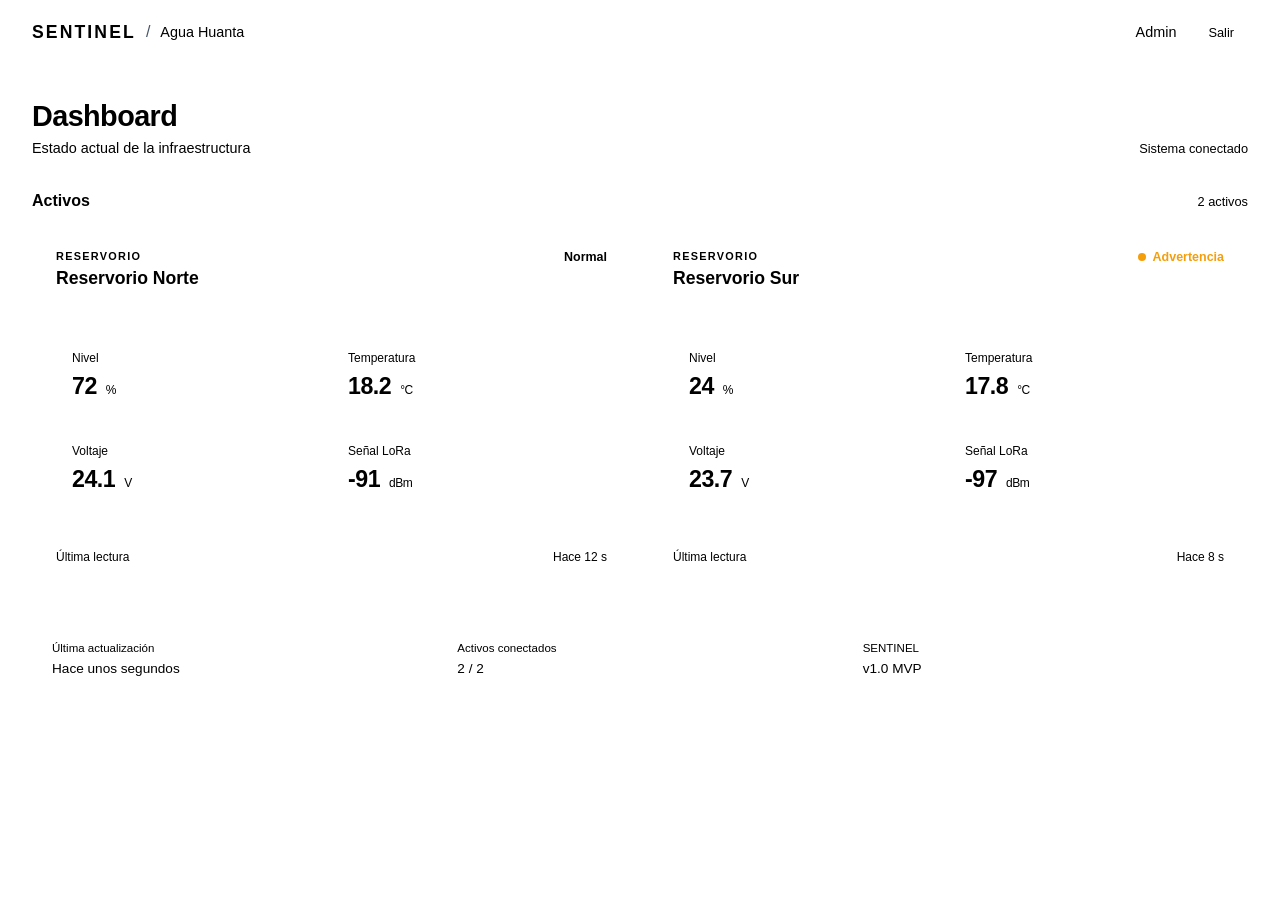
==== dashboard.html @ 7815b0a9 "Add files via upload" ====
<!DOCTYPE html>
<html lang="es">

<head>

    <meta charset="UTF-8">

    <meta
        name="viewport"
        content="width=device-width, initial-scale=1.0"
    >

    <title>SENTINEL | Dashboard</title>

    <meta
        name="description"
        content="SENTINEL - Dashboard de supervisión de infraestructura."
    >

    <link rel="stylesheet" href="css/style.css">

</head>


<body class="dashboard-body">


    <!-- =====================================
         HEADER
         ===================================== -->

    <header class="dashboard-header">

        <div class="header-brand">

            <span class="brand-name">
                SENTINEL
            </span>

            <span class="brand-separator">
                /
            </span>

            <span class="company-name">
                Agua Huanta
            </span>

        </div>


        <div class="header-user">

            <span class="user-name">
                Admin
            </span>

            <button
                id="logout-button"
                class="logout-button"
                type="button"
            >
                Salir
            </button>

        </div>

    </header>



    <!-- =====================================
         MAIN
         ===================================== -->

    <main class="dashboard-container">


        <!-- TÍTULO -->

        <section class="dashboard-title">

            <div>

                <h1>
                    Dashboard
                </h1>

                <p>
                    Estado actual de la infraestructura
                </p>

            </div>


            <div class="connection-status">

                <span class="status-dot"></span>

                <span>
                    Sistema conectado
                </span>

            </div>

        </section>



        <!-- =================================
             ACTIVOS
             ================================= -->

        <section class="assets-section">


            <div class="section-header">

                <h2>
                    Activos
                </h2>

                <span class="asset-count">
                    2 activos
                </span>

            </div>



            <div class="assets-grid">


                <!-- =================================
                     ACTIVO 01
                     ================================= -->

                <article class="asset-card">


                    <div class="asset-header">

                        <div>

                            <span class="asset-type">
                                RESERVORIO
                            </span>

                            <h3>
                                Reservorio Norte
                            </h3>

                        </div>


                        <span class="asset-status status-normal">

                            <span class="status-dot"></span>

                            Normal

                        </span>

                    </div>



                    <!-- VARIABLES -->

                    <div class="variables-grid">


                        <div class="variable">

                            <span class="variable-name">
                                Nivel
                            </span>

                            <span class="variable-value">
                                72
                                <small>%</small>
                            </span>

                        </div>


                        <div class="variable">

                            <span class="variable-name">
                                Temperatura
                            </span>

                            <span class="variable-value">
                                18.2
                                <small>°C</small>
                            </span>

                        </div>


                        <div class="variable">

                            <span class="variable-name">
                                Voltaje
                            </span>

                            <span class="variable-value">
                                24.1
                                <small>V</small>
                            </span>

                        </div>


                        <div class="variable">

                            <span class="variable-name">
                                Señal LoRa
                            </span>

                            <span class="variable-value">
                                -91
                                <small>dBm</small>
                            </span>

                        </div>


                    </div>



                    <!-- FOOTER DEL ACTIVO -->

                    <div class="asset-footer">

                        <span>
                            Última lectura
                        </span>

                        <strong>
                            Hace 12 s
                        </strong>

                    </div>


                </article>



                <!-- =================================
                     ACTIVO 02
                     ================================= -->

                <article class="asset-card">


                    <div class="asset-header">

                        <div>

                            <span class="asset-type">
                                RESERVORIO
                            </span>

                            <h3>
                                Reservorio Sur
                            </h3>

                        </div>


                        <span class="asset-status status-warning">

                            <span class="status-dot"></span>

                            Advertencia

                        </span>

                    </div>



                    <!-- VARIABLES -->

                    <div class="variables-grid">


                        <div class="variable">

                            <span class="variable-name">
                                Nivel
                            </span>

                            <span class="variable-value">
                                24
                                <small>%</small>
                            </span>

                        </div>


                        <div class="variable">

                            <span class="variable-name">
                                Temperatura
                            </span>

                            <span class="variable-value">
                                17.8
                                <small>°C</small>
                            </span>

                        </div>


                        <div class="variable">

                            <span class="variable-name">
                                Voltaje
                            </span>

                            <span class="variable-value">
                                23.7
                                <small>V</small>
                            </span>

                        </div>


                        <div class="variable">

                            <span class="variable-name">
                                Señal LoRa
                            </span>

                            <span class="variable-value">
                                -97
                                <small>dBm</small>

                            </span>

                        </div>


                    </div>



                    <!-- FOOTER DEL ACTIVO -->

                    <div class="asset-footer">

                        <span>
                            Última lectura
                        </span>

                        <strong>
                            Hace 8 s
                        </strong>

                    </div>


                </article>


            </div>

        </section>



        <!-- =====================================
             INFORMACIÓN DEL SISTEMA
             ===================================== -->

        <section class="system-information">


            <div class="system-item">

                <span>
                    Última actualización
                </span>

                <strong id="last-update">
                    Hace unos segundos
                </strong>

            </div>


            <div class="system-item">

                <span>
                    Activos conectados
                </span>

                <strong>
                    2 / 2
                </strong>

            </div>


            <div class="system-item">

                <span>
                    SENTINEL
                </span>

                <strong>
                    v1.0 MVP
                </strong>

            </div>


        </section>


    </main>



    <!-- =====================================
         JAVASCRIPT
         ===================================== -->

    <script src="js/dashboard.js"></script>

</body>

</html>
---- css/style.css ----
```css
/* =========================================
   SENTINEL
   Estilos principales - Login
   AIIM Nova
   ========================================= */


/* ---------- Variables ---------- */

:root {
    --bg-primary: #0b1117;
    --bg-secondary: #111a23;
    --panel: #151f29;

    --border: #263441;

    --text-primary: #f1f5f9;
    --text-secondary: #94a3b8;

    --accent: #22c55e;
    --accent-hover: #16a34a;

    --input-bg: #0d151d;

    --danger: #ef4444;

    --radius: 8px;
}


/* ---------- Reset ---------- */

* {
    margin: 0;
    padding: 0;
    box-sizing: border-box;
}


html,
body {
    width: 100%;
    min-height: 100%;
}


body {
    font-family: Arial, Helvetica, sans-serif;

    background: var(--bg-primary);
    color: var(--text-primary);

    min-height: 100vh;

    display: flex;
    align-items: center;
    justify-content: center;

    -webkit-font-smoothing: antialiased;
}


/* ---------- Login Container ---------- */

.login-container {
    width: 100%;
    min-height: 100vh;

    display: flex;
    align-items: center;
    justify-content: center;

    padding: 24px;
}


/* ---------- Login Panel ---------- */

.login-panel {
    width: 100%;
    max-width: 420px;

    background: var(--panel);

    border: 1px solid var(--border);
    border-radius: var(--radius);

    padding: 42px;

    box-shadow:
        0 20px 50px rgba(0, 0, 0, 0.35);
}


/* ---------- Brand ---------- */

.brand {
    text-align: center;

    margin-bottom: 36px;
}


.brand h1 {
    font-size: 2rem;
    font-weight: 700;

    letter-spacing: 0.12em;

    margin-bottom: 8px;
}


.brand p {
    color: var(--text-secondary);

    font-size: 0.9rem;

    letter-spacing: 0.02em;
}


/* ---------- Form ---------- */

#login-form {
    width: 100%;
}


.form-group {
    margin-bottom: 20px;
}


.form-group label {
    display: block;

    margin-bottom: 8px;

    font-size: 0.85rem;
    font-weight: 600;

    color: var(--text-secondary);
}


/* ---------- Inputs ---------- */

.form-group input {
    width: 100%;

    padding: 13px 14px;

    background: var(--input-bg);

    border: 1px solid var(--border);
    border-radius: 6px;

    color: var(--text-primary);

    font-size: 0.95rem;

    outline: none;

    transition:
        border-color 0.2s ease,
        box-shadow 0.2s ease;
}


.form-group input::placeholder {
    color: #64748b;
}


.form-group input:focus {
    border-color: var(--accent);

    box-shadow:
        0 0 0 2px rgba(34, 197, 94, 0.12);
}


/* ---------- Login Button ---------- */

#login-button {
    width: 100%;

    margin-top: 8px;

    padding: 13px 16px;

    border: none;
    border-radius: 6px;

    background: var(--accent);
    color: #06110a;

    font-size: 0.95rem;
    font-weight: 700;

    cursor: pointer;

    transition:
        background 0.2s ease,
        transform 0.1s ease;
}


#login-button:hover {
    background: var(--accent-hover);
}


#login-button:active {
    transform: scale(0.99);
}


/* ---------- Login Message ---------- */

.login-message {
    min-height: 20px;

    margin-top: 16px;

    text-align: center;

    font-size: 0.85rem;

    color: var(--danger);
}


/* ---------- Responsive ---------- */

@media (max-width: 480px) {

    .login-container {
        padding: 16px;
    }

    .login-panel {
        padding: 30px 24px;
    }

    .brand h1 {
        font-size: 1.7rem;
    }
}



/* =========================================
   SENTINEL
   Dashboard
   ========================================= */


/* ---------- Dashboard Body ---------- */

.dashboard-body {
    display: block;

    min-height: 100vh;

    background: var(--bg-primary);

    color: var(--text-primary);
}


/* ---------- Header ---------- */

.dashboard-header {
    width: 100%;
    height: 64px;

    display: flex;
    align-items: center;
    justify-content: space-between;

    padding: 0 32px;

    background: var(--bg-secondary);

    border-bottom: 1px solid var(--border);
}


/* ---------- Header Brand ---------- */

.header-brand {
    display: flex;
    align-items: center;

    gap: 10px;
}


.brand-name {
    font-size: 1.1rem;
    font-weight: 700;

    letter-spacing: 0.12em;
}


.brand-separator {
    color: #475569;
}


.company-name {
    color: var(--text-secondary);

    font-size: 0.9rem;
}


/* ---------- Header User ---------- */

.header-user {
    display: flex;
    align-items: center;

    gap: 18px;
}


.user-name {
    color: var(--text-secondary);

    font-size: 0.9rem;
}


.logout-button {
    padding: 7px 14px;

    background: transparent;

    border: 1px solid var(--border);
    border-radius: 5px;

    color: var(--text-secondary);

    font-size: 0.8rem;

    cursor: pointer;

    transition:
        background 0.2s ease,
        color 0.2s ease,
        border-color 0.2s ease;
}


.logout-button:hover {
    background: var(--panel);

    color: var(--text-primary);

    border-color: #475569;
}


/* ---------- Main Container ---------- */

.dashboard-container {
    width: 100%;
    max-width: 1400px;

    margin: 0 auto;

    padding: 36px 32px 48px;
}


/* ---------- Dashboard Title ---------- */

.dashboard-title {
    display: flex;
    align-items: flex-end;
    justify-content: space-between;

    margin-bottom: 36px;
}


.dashboard-title h1 {
    margin-bottom: 7px;

    font-size: 1.8rem;
    font-weight: 600;

    letter-spacing: -0.02em;
}


.dashboard-title p {
    color: var(--text-secondary);

    font-size: 0.9rem;
}


/* ---------- Connection Status ---------- */

.connection-status {
    display: flex;
    align-items: center;

    gap: 8px;

    color: var(--text-secondary);

    font-size: 0.8rem;
}


.status-dot {
    display: inline-block;

    width: 8px;
    height: 8px;

    border-radius: 50%;

    background: var(--accent);

    flex-shrink: 0;
}


/* ---------- Assets Section ---------- */

.assets-section {
    width: 100%;
}


.section-header {
    display: flex;
    align-items: center;
    justify-content: space-between;

    margin-bottom: 16px;
}


.section-header h2 {
    font-size: 1rem;
    font-weight: 600;
}


.asset-count {
    color: var(--text-secondary);

    font-size: 0.8rem;
}


/* ---------- Assets Grid ---------- */

.assets-grid {
    display: grid;

    grid-template-columns:
        repeat(auto-fit, minmax(320px, 1fr));

    gap: 18px;
}


/* ---------- Asset Card ---------- */

.asset-card {
    background: var(--panel);

    border: 1px solid var(--border);
    border-radius: var(--radius);

    padding: 24px;

    transition:
        border-color 0.2s ease,
        transform 0.2s ease;
}


.asset-card:hover {
    border-color: #3a4b5a;

    transform: translateY(-1px);
}


/* ---------- Asset Header ---------- */

.asset-header {
    display: flex;
    align-items: flex-start;
    justify-content: space-between;

    gap: 20px;

    padding-bottom: 20px;

    border-bottom: 1px solid var(--border);
}


.asset-type {
    display: block;

    margin-bottom: 6px;

    color: var(--text-secondary);

    font-size: 0.68rem;
    font-weight: 700;

    letter-spacing: 0.12em;
}


.asset-header h3 {
    font-size: 1.1rem;
    font-weight: 600;
}


/* ---------- Asset Status ---------- */

.asset-status {
    display: flex;
    align-items: center;

    gap: 7px;

    white-space: nowrap;

    font-size: 0.78rem;
    font-weight: 600;
}


.status-normal {
    color: var(--accent);
}


.status-warning {
    color: #f59e0b;
}


.status-warning .status-dot {
    background: #f59e0b;
}


/* ---------- Variables ---------- */

.variables-grid {
    display: grid;

    grid-template-columns: repeat(2, 1fr);

    gap: 1px;

    margin: 20px 0;

    background: var(--border);

    border: 1px solid var(--border);
}


.variable {
    min-height: 92px;

    display: flex;
    flex-direction: column;
    justify-content: center;

    padding: 16px;

    background: var(--panel);
}


.variable-name {
    margin-bottom: 8px;

    color: var(--text-secondary);

    font-size: 0.75rem;
}


.variable-value {
    font-size: 1.45rem;
    font-weight: 600;

    letter-spacing: -0.02em;
}


.variable-value small {
    margin-left: 3px;

    color: var(--text-secondary);

    font-size: 0.75rem;
    font-weight: 400;
}


/* ---------- Asset Footer ---------- */

.asset-footer {
    display: flex;
    align-items: center;
    justify-content: space-between;

    padding-top: 16px;

    border-top: 1px solid var(--border);

    color: var(--text-secondary);

    font-size: 0.75rem;
}


.asset-footer strong {
    color: var(--text-primary);

    font-weight: 500;
}


/* ---------- System Information ---------- */

.system-information {
    display: grid;

    grid-template-columns:
        repeat(3, 1fr);

    margin-top: 36px;

    border-top: 1px solid var(--border);
    border-bottom: 1px solid var(--border);
}


.system-item {
    display: flex;
    flex-direction: column;

    gap: 7px;

    padding: 18px 20px;
}


.system-item + .system-item {
    border-left: 1px solid var(--border);
}


.system-item span {
    color: var(--text-secondary);

    font-size: 0.72rem;
}


.system-item strong {
    font-size: 0.85rem;

    font-weight: 500;
}


/* =========================================
   RESPONSIVE
   ========================================= */


/* ---------- Tablet ---------- */

@media (max-width: 768px) {

    .dashboard-header {
        padding: 0 20px;
    }


    .dashboard-container {
        padding: 28px 20px 40px;
    }


    .dashboard-title {
        align-items: flex-start;
        flex-direction: column;

        gap: 16px;

        margin-bottom: 28px;
    }


    .assets-grid {
        grid-template-columns: 1fr;
    }


    .system-information {
        grid-template-columns: 1fr;
    }


    .system-item + .system-item {
        border-left: none;

        border-top: 1px solid var(--border);
    }

}


/* ---------- Mobile ---------- */

@media (max-width: 480px) {

    .dashboard-header {
        height: auto;

        min-height: 64px;

        padding: 14px 16px;
    }


    .header-brand {
        gap: 7px;
    }


    .brand-name {
        font-size: 0.95rem;
    }


    .company-name {
        display: none;
    }


    .user-name {
        display: none;
    }


    .dashboard-container {
        padding: 24px 16px 32px;
    }


    .dashboard-title h1 {
        font-size: 1.5rem;
    }


    .asset-card {
        padding: 18px;
    }


    .asset-header {
        flex-direction: column;

        gap: 12px;
    }


    .variables-grid {
        grid-template-columns: 1fr;
    }


    .variable {
        min-height: 78px;
    }


    .variable-value {
        font-size: 1.3rem;
    }

}
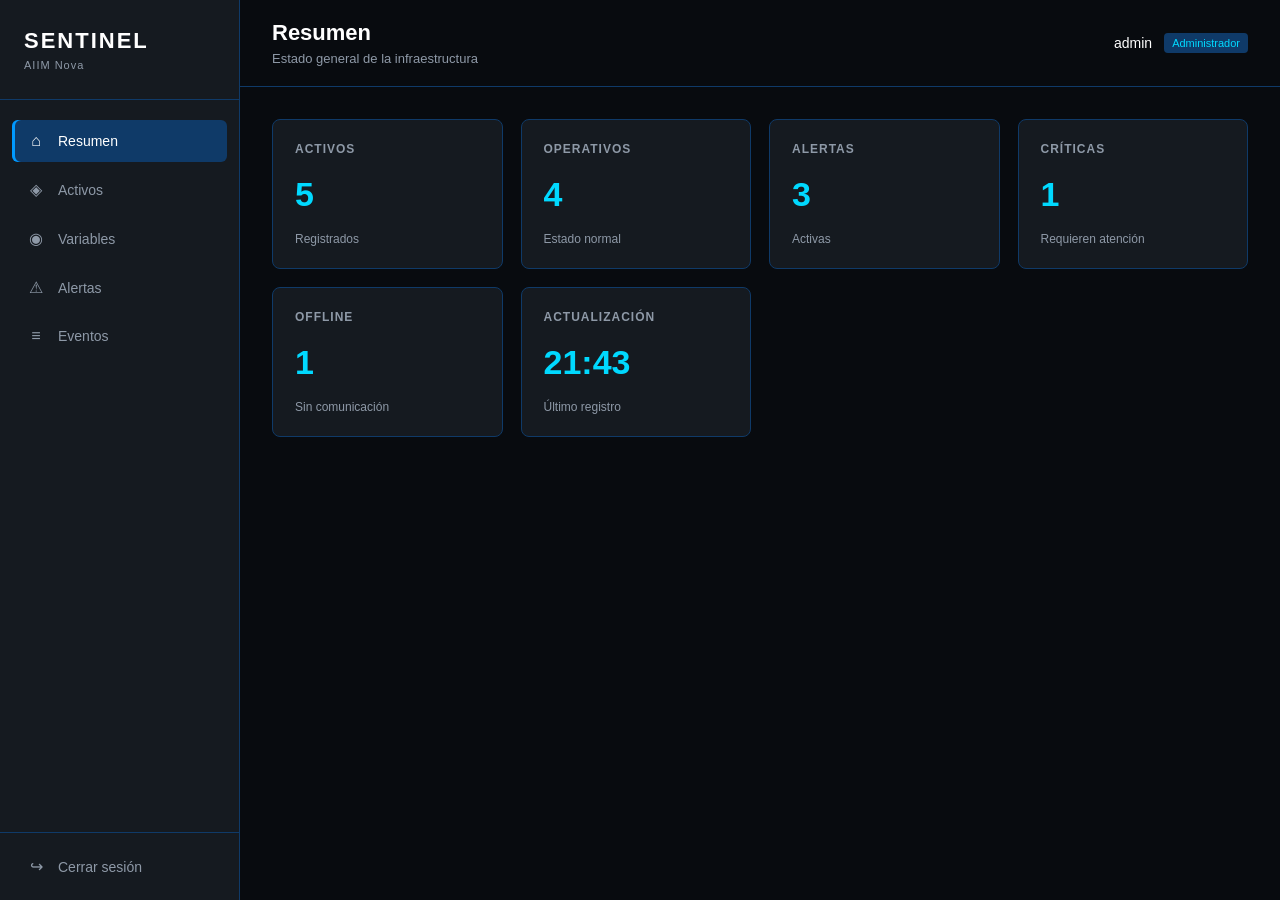
==== commit b422e684: "V0.0.3" ====
--- a/dashboard.html
+++ b/dashboard.html
@@ -12,425 +12,579 @@
 
     <title>SENTINEL | Dashboard</title>
 
-    <meta
-        name="description"
-        content="SENTINEL - Dashboard de supervisión de infraestructura."
+    <link
+        rel="stylesheet"
+        href="css/dashboard.css"
     >
 
-    <link rel="stylesheet" href="css/style.css">
-
 </head>
 
 
-<body class="dashboard-body">
-
-
-    <!-- =====================================
-         HEADER
-         ===================================== -->
-
-    <header class="dashboard-header">
-
-        <div class="header-brand">
-
-            <span class="brand-name">
-                SENTINEL
-            </span>
-
-            <span class="brand-separator">
-                /
-            </span>
-
-            <span class="company-name">
-                Agua Huanta
-            </span>
-
-        </div>
-
-
-        <div class="header-user">
-
-            <span class="user-name">
-                Admin
-            </span>
-
-            <button
-                id="logout-button"
-                class="logout-button"
-                type="button"
+<body>
+
+    <!-- =========================================
+    SENTINEL
+    Dashboard principal
+    AIIM Nova
+    ========================================== -->
+
+
+    <!-- ---------- Aplicación ---------- -->
+
+    <div class="app">
+
+
+        <!-- ---------- Sidebar ---------- -->
+
+        <aside class="sidebar">
+
+            <div class="sidebar-header">
+
+                <h1>SENTINEL</h1>
+
+                <span>AIIM Nova</span>
+
+            </div>
+
+
+            <nav class="sidebar-menu">
+
+                <button
+                    class="menu-item active"
+                    data-view="resumen"
+                >
+                    <span>⌂</span>
+                    <span>Resumen</span>
+                </button>
+
+
+                <button
+                    class="menu-item"
+                    data-view="activos"
+                >
+                    <span>◈</span>
+                    <span>Activos</span>
+                </button>
+
+
+                <button
+                    class="menu-item"
+                    data-view="variables"
+                >
+                    <span>◉</span>
+                    <span>Variables</span>
+                </button>
+
+
+                <button
+                    class="menu-item"
+                    data-view="alertas"
+                >
+                    <span>⚠</span>
+                    <span>Alertas</span>
+                </button>
+
+
+                <button
+                    class="menu-item"
+                    data-view="eventos"
+                >
+                    <span>≡</span>
+                    <span>Eventos</span>
+                </button>
+
+            </nav>
+
+
+            <div class="sidebar-footer">
+
+                <button
+                    class="menu-item"
+                    id="logout-button"
+                >
+                    <span>↪</span>
+                    <span>Cerrar sesión</span>
+                </button>
+
+            </div>
+
+        </aside>
+
+
+        <!-- ---------- Contenido ---------- -->
+
+        <main class="main-content">
+
+
+            <!-- ---------- Header ---------- -->
+
+            <header class="topbar">
+
+                <div>
+
+                    <h2 id="page-title">
+                        Resumen
+                    </h2>
+
+                    <p id="page-description">
+                        Estado general de la infraestructura
+                    </p>
+
+                </div>
+
+
+                <div class="user-info">
+
+                    <span id="user-name">
+                        Usuario
+                    </span>
+
+                    <span
+                        id="user-role"
+                        class="user-role"
+                    >
+                        —
+                    </span>
+
+                </div>
+
+            </header>
+
+
+            <!-- ---------- Vistas ---------- -->
+
+            <section
+                id="view-container"
+                class="view-container"
             >
-                Salir
-            </button>
-
-        </div>
-
-    </header>
-
-
-
-    <!-- =====================================
-         MAIN
-         ===================================== -->
-
-    <main class="dashboard-container">
-
-
-        <!-- TÍTULO -->
-
-        <section class="dashboard-title">
-
-            <div>
-
-                <h1>
-                    Dashboard
-                </h1>
-
-                <p>
-                    Estado actual de la infraestructura
-                </p>
-
-            </div>
-
-
-            <div class="connection-status">
-
-                <span class="status-dot"></span>
-
-                <span>
-                    Sistema conectado
-                </span>
-
-            </div>
-
-        </section>
-
-
-
-        <!-- =================================
-             ACTIVOS
-             ================================= -->
-
-        <section class="assets-section">
-
-
-            <div class="section-header">
-
-                <h2>
-                    Activos
-                </h2>
-
-                <span class="asset-count">
-                    2 activos
-                </span>
-
-            </div>
-
-
-
-            <div class="assets-grid">
-
-
-                <!-- =================================
-                     ACTIVO 01
-                     ================================= -->
-
-                <article class="asset-card">
-
-
-                    <div class="asset-header">
+
+
+                <!-- ===== RESUMEN ===== -->
+
+                <div
+                    id="view-resumen"
+                    class="dashboard-view active"
+                >
+
+                    <div class="cards-grid">
+
+                        <div class="status-card">
+
+                            <span class="card-label">
+                                Activos
+                            </span>
+
+                            <strong
+                                class="card-value"
+                                id="total-assets"
+                            >
+                                0
+                            </strong>
+
+                            <span class="card-status">
+                                Registrados
+                            </span>
+
+                        </div>
+
+
+                        <div class="status-card">
+
+                            <span class="card-label">
+                                Operativos
+                            </span>
+
+                            <strong
+                                class="card-value"
+                                id="operational-assets"
+                            >
+                                0
+                            </strong>
+
+                            <span class="card-status">
+                                Estado normal
+                            </span>
+
+                        </div>
+
+
+                        <div class="status-card">
+
+                            <span class="card-label">
+                                Alertas
+                            </span>
+
+                            <strong
+                                class="card-value"
+                                id="total-alerts"
+                            >
+                                0
+                            </strong>
+
+                            <span class="card-status">
+                                Activas
+                            </span>
+
+                        </div>
+
+
+                        <div class="status-card">
+
+                            <span class="card-label">
+                                Críticas
+                            </span>
+
+                            <strong
+                                class="card-value"
+                                id="critical-alerts"
+                            >
+                                0
+                            </strong>
+
+                            <span class="card-status">
+                                Requieren atención
+                            </span>
+
+                        </div>
+
+
+                        <div class="status-card">
+
+                            <span class="card-label">
+                                Offline
+                            </span>
+
+                            <strong
+                                class="card-value"
+                                id="offline-assets"
+                            >
+                                0
+                            </strong>
+
+                            <span class="card-status">
+                                Sin comunicación
+                            </span>
+
+                        </div>
+
+
+                        <div class="status-card">
+
+                            <span class="card-label">
+                                Actualización
+                            </span>
+
+                            <strong
+                                class="card-value"
+                                id="last-update"
+                            >
+                                —
+                            </strong>
+
+                            <span class="card-status">
+                                Último registro
+                            </span>
+
+                        </div>
+
+                    </div>
+
+                </div>
+
+
+                <!-- ===== ACTIVOS ===== -->
+
+                <div
+                    id="view-activos"
+                    class="dashboard-view"
+                >
+
+                    <div class="view-header">
+
+                        <h3>Activos</h3>
+
+                        <p>
+                            Infraestructura registrada en SENTINEL.
+                        </p>
+
+                    </div>
+
+
+                    <div
+                        id="assets-container"
+                        class="cards-grid"
+                    >
+
+                        <!--
+                        dashboard.js
+                        generará las tarjetas aquí.
+                        -->
+
+                    </div>
+
+                </div>
+
+
+                <!-- ===== VARIABLES ===== -->
+
+                <div
+                    id="view-variables"
+                    class="dashboard-view"
+                >
+
+                    <div class="view-header">
+
+                        <h3>Variables</h3>
+
+                        <p>
+                            Variables supervisadas actualmente.
+                        </p>
+
+                    </div>
+
+
+                    <div
+                        id="variables-container"
+                        class="cards-grid"
+                    >
+
+                        <!--
+                        Las tarjetas se generarán
+                        dinámicamente.
+                        -->
+
+                    </div>
+
+                </div>
+
+
+                <!-- ===== ALERTAS ===== -->
+
+                <div
+                    id="view-alertas"
+                    class="dashboard-view"
+                >
+
+                    <div class="view-header">
+
+                        <h3>Alertas</h3>
+
+                        <p>
+                            Eventos que requieren atención.
+                        </p>
+
+                    </div>
+
+
+                    <div
+                        id="alerts-container"
+                        class="alerts-container"
+                    >
+
+                        <!--
+                        Las alertas se generarán
+                        dinámicamente.
+                        -->
+
+                    </div>
+
+                </div>
+
+
+                <!-- ===== EVENTOS ===== -->
+
+                <div
+                    id="view-eventos"
+                    class="dashboard-view"
+                >
+
+                    <div class="view-header">
+
+                        <h3>Eventos</h3>
+
+                        <p>
+                            Historial de actividad de SENTINEL.
+                        </p>
+
+                    </div>
+
+
+                    <div
+                        id="events-container"
+                        class="events-container"
+                    >
+
+                        <!--
+                        Los eventos se generarán
+                        dinámicamente.
+                        -->
+
+                    </div>
+
+                </div>
+
+                <!-- ===== DETALLE ===== -->
+
+                <div
+                    id="view-detalle"
+                    class="dashboard-view"
+                >
+
+                    <div class="detail-header">
+
+                        <button
+                            id="detail-back-button"
+                            class="detail-back-button"
+                        >
+                            ← Volver
+                        </button>
 
                         <div>
 
-                            <span class="asset-type">
-                                RESERVORIO
-                            </span>
-
-                            <h3>
-                                Reservorio Norte
+                            <span
+                                id="detail-type"
+                                class="detail-type"
+                            >
+                                —
+                            </span>
+
+                            <h3 id="detail-title">
+                                Detalle
                             </h3>
 
-                        </div>
-
-
-                        <span class="asset-status status-normal">
-
-                            <span class="status-dot"></span>
-
-                            Normal
-
-                        </span>
-
-                    </div>
-
-
-
-                    <!-- VARIABLES -->
-
-                    <div class="variables-grid">
-
-
-                        <div class="variable">
-
-                            <span class="variable-name">
-                                Nivel
-                            </span>
-
-                            <span class="variable-value">
-                                72
-                                <small>%</small>
-                            </span>
-
-                        </div>
-
-
-                        <div class="variable">
-
-                            <span class="variable-name">
-                                Temperatura
-                            </span>
-
-                            <span class="variable-value">
-                                18.2
-                                <small>°C</small>
-                            </span>
-
-                        </div>
-
-
-                        <div class="variable">
-
-                            <span class="variable-name">
-                                Voltaje
-                            </span>
-
-                            <span class="variable-value">
-                                24.1
-                                <small>V</small>
-                            </span>
-
-                        </div>
-
-
-                        <div class="variable">
-
-                            <span class="variable-name">
-                                Señal LoRa
-                            </span>
-
-                            <span class="variable-value">
-                                -91
-                                <small>dBm</small>
-                            </span>
-
-                        </div>
-
-
-                    </div>
-
-
-
-                    <!-- FOOTER DEL ACTIVO -->
-
-                    <div class="asset-footer">
-
-                        <span>
-                            Última lectura
-                        </span>
-
-                        <strong>
-                            Hace 12 s
-                        </strong>
-
-                    </div>
-
-
-                </article>
-
-
-
-                <!-- =================================
-                     ACTIVO 02
-                     ================================= -->
-
-                <article class="asset-card">
-
-
-                    <div class="asset-header">
+                            <p id="detail-subtitle">
+                                —
+                            </p>
+
+                        </div>
+
+                    </div>
+
+
+                    <div
+                        id="detail-content"
+                        class="detail-content"
+                    >
+
+                        <!--
+                        El contenido será generado
+                        dinámicamente por dashboard.js.
+                        -->
+
+                    </div>
+
+                </div>
+
+                <!-- ===== HISTORICO ===== -->
+
+                <div id="view-historico" class="dashboard-view">
+
+                    <div class="detail-header">
+
+                        <button id="historico-back-button" class="back-button">
+                            ← Volver
+                        </button>
 
                         <div>
-
-                            <span class="asset-type">
-                                RESERVORIO
-                            </span>
-
-                            <h3>
-                                Reservorio Sur
-                            </h3>
-
-                        </div>
-
-
-                        <span class="asset-status status-warning">
-
-                            <span class="status-dot"></span>
-
-                            Advertencia
-
-                        </span>
-
-                    </div>
-
-
-
-                    <!-- VARIABLES -->
-
-                    <div class="variables-grid">
-
-
-                        <div class="variable">
-
-                            <span class="variable-name">
-                                Nivel
-                            </span>
-
-                            <span class="variable-value">
-                                24
-                                <small>%</small>
-                            </span>
-
-                        </div>
-
-
-                        <div class="variable">
-
-                            <span class="variable-name">
-                                Temperatura
-                            </span>
-
-                            <span class="variable-value">
-                                17.8
-                                <small>°C</small>
-                            </span>
-
-                        </div>
-
-
-                        <div class="variable">
-
-                            <span class="variable-name">
-                                Voltaje
-                            </span>
-
-                            <span class="variable-value">
-                                23.7
-                                <small>V</small>
-                            </span>
-
-                        </div>
-
-
-                        <div class="variable">
-
-                            <span class="variable-name">
-                                Señal LoRa
-                            </span>
-
-                            <span class="variable-value">
-                                -97
-                                <small>dBm</small>
-
-                            </span>
-
-                        </div>
-
-
-                    </div>
-
-
-
-                    <!-- FOOTER DEL ACTIVO -->
-
-                    <div class="asset-footer">
-
-                        <span>
-                            Última lectura
-                        </span>
-
-                        <strong>
-                            Hace 8 s
-                        </strong>
-
-                    </div>
-
-
-                </article>
-
-
-            </div>
-
-        </section>
-
-
-
-        <!-- =====================================
-             INFORMACIÓN DEL SISTEMA
-             ===================================== -->
-
-        <section class="system-information">
-
-
-            <div class="system-item">
-
-                <span>
-                    Última actualización
-                </span>
-
-                <strong id="last-update">
-                    Hace unos segundos
-                </strong>
-
-            </div>
-
-
-            <div class="system-item">
-
-                <span>
-                    Activos conectados
-                </span>
-
-                <strong>
-                    2 / 2
-                </strong>
-
-            </div>
-
-
-            <div class="system-item">
-
-                <span>
-                    SENTINEL
-                </span>
-
-                <strong>
-                    v1.0 MVP
-                </strong>
-
-            </div>
-
-
-        </section>
-
-
-    </main>
-
-
-
-    <!-- =====================================
-         JAVASCRIPT
-         ===================================== -->
+                            <span id="historico-type" class="detail-type"></span>
+                            <h2 id="historico-title" class="detail-title"></h2>
+                            <p id="historico-subtitle" class="detail-subtitle"></p>
+                        </div>
+
+                    </div>
+
+
+                    <!-- CONTROLES -->
+
+                    <div class="historico-controls">
+
+                        <div class="control-group">
+
+                            <span class="control-label">Ventana</span>
+
+                            <div class="history-controls" id="historico-range-buttons">
+                                <button class="history-range active" data-range="1h">1 h</button>
+                                <button class="history-range" data-range="6h">6 h</button>
+                                <button class="history-range" data-range="24h">24 h</button>
+                                <button class="history-range" data-range="7d">7 días</button>
+                                <button class="history-range" data-range="30d">30 días</button>
+                            </div>
+
+                        </div>
+
+
+                        <div class="control-group">
+
+                            <span class="control-label">Filtro de hora</span>
+
+                            <select id="historico-hour-mode" class="historico-select">
+                                <option value="ninguno">Sin filtro</option>
+                                <option value="especifica">Hora específica</option>
+                                <option value="rango">Rango horario</option>
+                            </select>
+
+
+                            <!-- Hora específica -->
+
+                            <select id="historico-hour-value" class="historico-select" style="display: none;">
+                                <!-- Se llena dinámicamente con JS: 00:00 a 23:00 -->
+                            </select>
+
+
+                            <!-- Rango horario -->
+
+                            <div id="historico-hour-range" class="historico-hour-range" style="display: none;">
+
+                                <select id="historico-hour-start" class="historico-select">
+                                    <!-- 00 a 23 -->
+                                </select>
+
+                                <span>a</span>
+
+                                <select id="historico-hour-end" class="historico-select">
+                                    <!-- 00 a 23 -->
+                                </select>
+
+                            </div>
+
+
+                            <button id="historico-hour-clear" class="historico-clear-btn" style="display: none;">
+                                Quitar filtro
+                            </button>
+
+                        </div>
+
+                    </div>
+
+
+                    <!-- GRÁFICA -->
+
+                    <div class="detail-card detail-card-wide">
+
+                        <div class="detail-card-title">Tendencia</div>
+
+                        <div id="historico-summary" class="history-summary"></div>
+
+                        <div id="historico-chart-container" class="historico-chart-container">
+
+                            <div id="historico-tooltip" class="historico-tooltip"></div>
+
+                        </div>
+
+                    </div>
+
+                </div>
+
+
+            </section>
+
+        </main>
+
+    </div>
+
 
     <script src="js/dashboard.js"></script>
 
 </body>
 
-</html>
+</html>
--- a/css/dashboard.css
+++ b/css/dashboard.css
@@ -0,0 +1,1718 @@
+/* =========================================
+   SENTINEL
+   Dashboard principal
+   AIIM Nova
+========================================= */
+
+
+/* ---------- Variables de diseño ---------- */
+
+:root {
+
+    --color-background: #080B0F;
+    --color-surface: #151A20;
+
+    --color-white: #FFFFFF;
+
+    --color-primary-dark: #0F3A68;
+    --color-primary: #0099FF;
+    --color-cyan: #00D9FF;
+
+    --color-text-secondary: #8E99A7;
+
+}
+
+
+/* ---------- Reset ---------- */
+
+* {
+
+    margin: 0;
+    padding: 0;
+
+    box-sizing: border-box;
+
+}
+
+
+html,
+body {
+
+    width: 100%;
+    height: 100%;
+
+}
+
+
+body {
+
+    font-family:
+        Arial,
+        Helvetica,
+        sans-serif;
+
+    background:
+        var(--color-background);
+
+    color:
+        var(--color-white);
+
+}
+
+
+/* ---------- Aplicación ---------- */
+
+.app {
+
+    display: flex;
+
+    width: 100%;
+    min-height: 100vh;
+
+}
+
+
+/* =========================================
+   SIDEBAR
+========================================= */
+
+.sidebar {
+
+    width: 240px;
+    min-height: 100vh;
+
+    display: flex;
+    flex-direction: column;
+
+    background:
+        var(--color-surface);
+
+    border-right:
+        1px solid var(--color-primary-dark);
+
+}
+
+
+/* ---------- Cabecera sidebar ---------- */
+
+.sidebar-header {
+
+    padding: 28px 24px;
+
+    border-bottom:
+        1px solid var(--color-primary-dark);
+
+}
+
+
+.sidebar-header h1 {
+
+    font-size: 22px;
+
+    font-weight: 700;
+
+    letter-spacing: 2px;
+
+    color:
+        var(--color-white);
+
+}
+
+
+.sidebar-header span {
+
+    display: block;
+
+    margin-top: 5px;
+
+    font-size: 11px;
+
+    letter-spacing: 1px;
+
+    color:
+        var(--color-text-secondary);
+
+}
+
+
+/* ---------- Menú ---------- */
+
+.sidebar-menu {
+
+    display: flex;
+
+    flex-direction: column;
+
+    gap: 6px;
+
+    padding: 20px 12px;
+
+}
+
+
+/* ---------- Elementos menú ---------- */
+
+.menu-item {
+
+    width: 100%;
+
+    display: flex;
+
+    align-items: center;
+
+    gap: 12px;
+
+    padding: 12px 14px;
+
+    border: none;
+
+    border-radius: 6px;
+
+    background: transparent;
+
+    color:
+        var(--color-text-secondary);
+
+    font-size: 14px;
+
+    text-align: left;
+
+    cursor: pointer;
+
+    transition:
+        background 0.2s ease,
+        color 0.2s ease;
+
+}
+
+
+.menu-item span:first-child {
+
+    width: 20px;
+
+    text-align: center;
+
+    font-size: 16px;
+
+}
+
+
+/* ---------- Hover ---------- */
+
+.menu-item:hover {
+
+    background:
+        var(--color-primary-dark);
+
+    color:
+        var(--color-white);
+
+}
+
+
+/* ---------- Activo ---------- */
+
+.menu-item.active {
+
+    background:
+        var(--color-primary-dark);
+
+    color:
+        var(--color-white);
+
+    box-shadow:
+        inset 3px 0 0 var(--color-primary);
+
+}
+
+
+/* ---------- Footer sidebar ---------- */
+
+.sidebar-footer {
+
+    margin-top: auto;
+
+    padding: 12px;
+
+    border-top:
+        1px solid var(--color-primary-dark);
+
+}
+
+
+/* =========================================
+   CONTENIDO PRINCIPAL
+========================================= */
+
+.main-content {
+
+    flex: 1;
+
+    min-width: 0;
+
+    background:
+        var(--color-background);
+
+}
+
+
+/* =========================================
+   TOPBAR
+========================================= */
+
+.topbar {
+
+    min-height: 82px;
+
+    display: flex;
+
+    align-items: center;
+
+    justify-content: space-between;
+
+    padding: 20px 32px;
+
+    border-bottom:
+        1px solid var(--color-primary-dark);
+
+}
+
+
+/* ---------- Título ---------- */
+
+.topbar h2 {
+
+    font-size: 22px;
+
+    font-weight: 600;
+
+    color:
+        var(--color-white);
+
+}
+
+
+.topbar p {
+
+    margin-top: 5px;
+
+    font-size: 13px;
+
+    color:
+        var(--color-text-secondary);
+
+}
+
+
+/* ---------- Usuario ---------- */
+
+.user-info {
+
+    display: flex;
+
+    align-items: center;
+
+    gap: 12px;
+
+    font-size: 14px;
+
+}
+
+
+#user-name {
+
+    color:
+        var(--color-white);
+
+}
+
+
+.user-role {
+
+    padding: 4px 8px;
+
+    border-radius: 4px;
+
+    background:
+        var(--color-primary-dark);
+
+    color:
+        var(--color-cyan);
+
+    font-size: 11px;
+
+}
+
+
+/* =========================================
+   CONTENEDOR DE VISTAS
+========================================= */
+
+.view-container {
+
+    padding: 32px;
+
+}
+
+
+/* ---------- Vista ---------- */
+
+.dashboard-view {
+
+    display: none;
+
+}
+
+
+.dashboard-view.active {
+
+    display: block;
+
+}
+
+
+/* =========================================
+   CABECERA DE VISTA
+========================================= */
+
+.view-header {
+
+    margin-bottom: 24px;
+
+}
+
+
+.view-header h3 {
+
+    font-size: 18px;
+
+    font-weight: 600;
+
+    color:
+        var(--color-white);
+
+}
+
+
+.view-header p {
+
+    margin-top: 6px;
+
+    font-size: 13px;
+
+    color:
+        var(--color-text-secondary);
+
+}
+
+
+/* =========================================
+   GRID DE TARJETAS
+========================================= */
+
+.cards-grid {
+
+    display: grid;
+
+    grid-template-columns:
+        repeat(
+            auto-fit,
+            minmax(220px, 1fr)
+        );
+
+    gap: 18px;
+
+}
+
+
+/* =========================================
+   TARJETAS GENERALES
+========================================= */
+
+.status-card,
+.asset-card,
+.variable-card {
+
+    background: var(--color-surface);
+
+    border:
+        1px solid var(--color-primary-dark);
+
+    border-radius: 8px;
+
+    transition:
+        border-color 0.2s ease,
+        transform 0.2s ease;
+
+}
+
+
+.status-card:hover,
+.asset-card:hover,
+.variable-card:hover {
+
+    border-color:
+        var(--color-primary);
+
+    transform:
+        translateY(-2px);
+
+}
+
+
+/* =========================================
+   TARJETAS DE RESUMEN
+========================================= */
+
+.status-card {
+
+    min-height: 150px;
+
+    display: flex;
+
+    flex-direction: column;
+
+    justify-content: space-between;
+
+    padding: 22px;
+
+}
+
+
+.card-label {
+
+    font-size: 12px;
+
+    font-weight: 600;
+
+    letter-spacing: 1px;
+
+    text-transform: uppercase;
+
+    color:
+        var(--color-text-secondary);
+
+}
+
+
+.card-value {
+
+    margin: 12px 0;
+
+    font-size: 34px;
+
+    font-weight: 600;
+
+    color:
+        var(--color-cyan);
+
+}
+
+
+.card-status {
+
+    font-size: 12px;
+
+    color:
+        var(--color-text-secondary);
+
+}
+
+
+/* =========================================
+   TARJETAS DE ACTIVOS
+========================================= */
+
+.asset-card {
+
+    min-height: 170px;
+
+    padding: 20px;
+
+}
+
+
+.asset-header {
+
+    display: flex;
+
+    align-items: center;
+
+    justify-content: space-between;
+
+    margin-bottom: 20px;
+
+}
+
+
+.asset-type {
+
+    font-size: 11px;
+
+    text-transform: uppercase;
+
+    letter-spacing: 1px;
+
+    color:
+        var(--color-text-secondary);
+
+}
+
+
+.asset-id {
+
+    font-size: 11px;
+
+    color:
+        var(--color-primary);
+
+}
+
+
+.asset-name {
+
+    font-size: 20px;
+
+    font-weight: 600;
+
+    color:
+        var(--color-white);
+
+}
+
+
+.asset-location {
+
+    margin-top: 8px;
+
+    font-size: 13px;
+
+    color:
+        var(--color-text-secondary);
+
+}
+
+
+.asset-status {
+
+    display: inline-flex;
+
+    align-items: center;
+
+    gap: 7px;
+
+    margin-top: 20px;
+
+    font-size: 12px;
+
+    text-transform: uppercase;
+
+    letter-spacing: 0.5px;
+
+}
+
+
+/* =========================================
+   TARJETAS DE VARIABLES
+========================================= */
+
+.variable-card {
+
+    min-height: 180px;
+
+    padding: 20px;
+
+}
+
+
+.variable-header {
+
+    display: flex;
+
+    align-items: center;
+
+    justify-content: space-between;
+
+}
+
+
+.variable-name {
+
+    font-size: 13px;
+
+    font-weight: 600;
+
+    text-transform: uppercase;
+
+    letter-spacing: 0.8px;
+
+    color:
+        var(--color-text-secondary);
+
+}
+
+
+.variable-id {
+
+    font-size: 10px;
+
+    color:
+        var(--color-primary);
+
+}
+
+
+.variable-value {
+
+    margin-top: 24px;
+
+    font-size: 36px;
+
+    font-weight: 600;
+
+    color:
+        var(--color-cyan);
+
+}
+
+
+.variable-asset {
+
+    margin-top: 8px;
+
+    font-size: 12px;
+
+    color:
+        var(--color-text-secondary);
+
+}
+
+
+.variable-status {
+
+    margin-top: 20px;
+
+    font-size: 11px;
+
+    text-transform: uppercase;
+
+}
+
+
+/* =========================================
+   ESTADOS
+========================================= */
+
+.status-normal {
+
+    color:
+        #22c55e;
+
+}
+
+
+.status-warning {
+
+    color:
+        #f59e0b;
+
+}
+
+
+.status-critical {
+
+    color:
+        #ef4444;
+
+}
+
+
+.status-offline {
+
+    color:
+        #8E99A7;
+
+}
+
+
+/* =========================================
+   ALERTAS
+========================================= */
+
+.alerts-container {
+
+    display: flex;
+
+    flex-direction: column;
+
+    gap: 10px;
+
+}
+
+
+.alert-item {
+
+    display: grid;
+
+    grid-template-columns:
+        110px
+        1fr
+        130px
+        80px;
+
+    align-items: center;
+
+    gap: 15px;
+
+    padding: 16px 18px;
+
+    background:
+        var(--color-surface);
+
+    border:
+        1px solid var(--color-primary-dark);
+
+    border-radius: 6px;
+
+}
+
+
+.alert-severity {
+
+    font-size: 11px;
+
+    font-weight: 600;
+
+    text-transform: uppercase;
+
+}
+
+
+.alert-variable {
+
+    color:
+        var(--color-white);
+
+    font-size: 14px;
+
+}
+
+
+.alert-asset {
+
+    color:
+        var(--color-text-secondary);
+
+    font-size: 12px;
+
+}
+
+
+.alert-time {
+
+    color:
+        var(--color-text-secondary);
+
+    font-size: 12px;
+
+    text-align: right;
+
+}
+
+
+/* =========================================
+   EVENTOS
+========================================= */
+
+.events-container {
+
+    display: flex;
+
+    flex-direction: column;
+
+    gap: 8px;
+
+}
+
+
+.event-item {
+
+    display: grid;
+
+    grid-template-columns:
+        80px
+        160px
+        1fr;
+
+    align-items: center;
+
+    padding: 14px 18px;
+
+    background:
+        var(--color-surface);
+
+    border:
+        1px solid var(--color-primary-dark);
+
+    border-radius: 6px;
+
+}
+
+
+.event-time {
+
+    color:
+        var(--color-primary);
+
+    font-size: 12px;
+
+    font-weight: 600;
+
+}
+
+
+.event-asset {
+
+    color:
+        var(--color-white);
+
+    font-size: 13px;
+
+}
+
+
+.event-description {
+
+    color:
+        var(--color-text-secondary);
+
+    font-size: 13px;
+
+}
+
+
+/* =========================================
+   RESPONSIVE
+========================================= */
+
+@media (max-width: 800px) {
+
+    .sidebar {
+
+        width: 190px;
+
+    }
+
+
+    .topbar {
+
+        padding:
+            18px 20px;
+
+    }
+
+
+    .view-container {
+
+        padding:
+            20px;
+
+    }
+
+
+    .alert-item {
+
+        grid-template-columns:
+            1fr 1fr;
+
+    }
+
+
+    .alert-time {
+
+        text-align: left;
+
+    }
+
+
+    .event-item {
+
+        grid-template-columns:
+            70px 1fr;
+
+    }
+
+
+    .event-description {
+
+        grid-column:
+            2;
+
+    }
+
+}
+
+
+@media (max-width: 600px) {
+
+    .app {
+
+        flex-direction: column;
+
+    }
+
+
+    .sidebar {
+
+        width: 100%;
+
+        min-height: auto;
+
+    }
+
+
+    .sidebar-header {
+
+        padding:
+            18px 20px;
+
+    }
+
+
+    .sidebar-menu {
+
+        flex-direction: row;
+
+        overflow-x: auto;
+
+        padding:
+            10px;
+
+    }
+
+
+    .sidebar-menu .menu-item {
+
+        min-width: max-content;
+
+    }
+
+
+    .sidebar-footer {
+
+        display: none;
+
+    }
+
+
+    .topbar {
+
+        align-items: flex-start;
+
+        gap: 15px;
+
+        flex-direction: column;
+
+    }
+
+
+    .cards-grid {
+
+        grid-template-columns:
+            1fr;
+
+    }
+
+
+    .alert-item {
+
+        grid-template-columns:
+            1fr;
+
+    }
+
+
+    .event-item {
+
+        grid-template-columns:
+            1fr;
+
+        gap: 6px;
+
+    }
+
+
+    .event-description {
+
+        grid-column:
+            auto;
+
+    }
+
+}
+
+/* =========================================
+   DETALLE
+========================================= */
+
+.detail-header {
+
+    display: flex;
+
+    align-items: flex-start;
+
+    gap: 20px;
+
+    margin-bottom: 28px;
+
+}
+
+
+.detail-back-button {
+
+    padding: 9px 14px;
+
+    border:
+        1px solid var(--color-primary-dark);
+
+    border-radius: 6px;
+
+    background:
+        var(--color-surface);
+
+    color:
+        var(--color-text-secondary);
+
+    cursor: pointer;
+
+    font-size: 13px;
+
+    transition:
+        background 0.2s ease,
+        color 0.2s ease,
+        border-color 0.2s ease;
+
+}
+
+
+.detail-back-button:hover {
+
+    background:
+        var(--color-primary-dark);
+
+    color:
+        var(--color-white);
+
+    border-color:
+        var(--color-primary);
+
+}
+
+
+.detail-type {
+
+    display: block;
+
+    margin-bottom: 5px;
+
+    color:
+        var(--color-primary);
+
+    font-size: 11px;
+
+    font-weight: 600;
+
+    text-transform: uppercase;
+
+    letter-spacing: 1px;
+
+}
+
+
+.detail-header h3 {
+
+    font-size: 24px;
+
+    font-weight: 600;
+
+    color:
+        var(--color-white);
+
+}
+
+
+.detail-header p {
+
+    margin-top: 5px;
+
+    font-size: 13px;
+
+    color:
+        var(--color-text-secondary);
+
+}
+
+
+/* =========================================
+   CONTENIDO DEL DETALLE
+========================================= */
+
+.detail-content {
+
+    display: grid;
+
+    grid-template-columns:
+        repeat(
+            auto-fit,
+            minmax(220px, 1fr)
+        );
+
+    gap: 18px;
+
+}
+
+
+/* =========================================
+   BLOQUES DEL DETALLE
+========================================= */
+
+.detail-card {
+
+    padding: 22px;
+
+    background:
+        var(--color-surface);
+
+    border:
+        1px solid var(--color-primary-dark);
+
+    border-radius: 8px;
+
+}
+
+
+.detail-card-title {
+
+    margin-bottom: 18px;
+
+    color:
+        var(--color-text-secondary);
+
+    font-size: 11px;
+
+    font-weight: 600;
+
+    text-transform: uppercase;
+
+    letter-spacing: 1px;
+
+}
+
+
+.detail-card-value {
+
+    color:
+        var(--color-white);
+
+    font-size: 20px;
+
+    font-weight: 600;
+
+}
+
+
+.detail-card-value.highlight {
+
+    color:
+        var(--color-cyan);
+
+    font-size: 32px;
+
+}
+
+
+.detail-card-description {
+
+    margin-top: 8px;
+
+    color:
+        var(--color-text-secondary);
+
+    font-size: 12px;
+
+}
+
+
+/* =========================================
+   INFORMACIÓN DEL ACTIVO
+========================================= */
+
+.detail-info-list {
+
+    display: flex;
+
+    flex-direction: column;
+
+    gap: 12px;
+
+}
+
+
+.detail-info-row {
+
+    display: flex;
+
+    justify-content: space-between;
+
+    gap: 15px;
+
+    padding-bottom: 10px;
+
+    border-bottom:
+        1px solid var(--color-primary-dark);
+
+}
+
+
+.detail-info-label {
+
+    color:
+        var(--color-text-secondary);
+
+    font-size: 12px;
+
+}
+
+
+.detail-info-value {
+
+    color:
+        var(--color-white);
+
+    font-size: 12px;
+
+    text-align: right;
+
+}
+
+
+/* =========================================
+   VARIABLE EN DETALLE
+========================================= */
+
+.detail-variable-value {
+
+    margin: 15px 0;
+
+    color:
+        var(--color-cyan);
+
+    font-size: 42px;
+
+    font-weight: 600;
+
+}
+
+
+.detail-variable-unit {
+
+    margin-left: 5px;
+
+    color:
+        var(--color-text-secondary);
+
+    font-size: 18px;
+
+}
+
+
+/* =========================================
+   RESPONSIVE
+========================================= */
+
+@media (max-width: 600px) {
+
+    .detail-header {
+
+        flex-direction: column;
+
+        gap: 12px;
+
+    }
+
+
+    .detail-header h3 {
+
+        font-size: 20px;
+
+    }
+
+
+    .detail-content {
+
+        grid-template-columns:
+            1fr;
+
+    }
+
+}
+
+/* =========================================
+   VARIABLES DENTRO DEL DETALLE DE ACTIVO
+========================================= */
+
+.detail-card-wide {
+
+    grid-column:
+        1 / -1;
+
+}
+
+
+.detail-variables-list {
+
+    display: flex;
+
+    flex-direction: column;
+
+    gap: 8px;
+
+}
+
+
+.detail-variable-row {
+
+    display: grid;
+
+    grid-template-columns:
+        1fr
+        150px
+        110px;
+
+    align-items: center;
+
+    gap: 15px;
+
+    padding: 14px;
+
+    background:
+        var(--color-background);
+
+    border:
+        1px solid var(--color-primary-dark);
+
+    border-radius: 6px;
+
+    cursor: pointer;
+
+    transition:
+        border-color 0.2s ease,
+        background 0.2s ease;
+
+}
+
+
+.detail-variable-row:hover {
+
+    border-color:
+        var(--color-primary);
+
+    background:
+        var(--color-primary-dark);
+
+}
+
+
+.detail-variable-name {
+
+    display: block;
+
+    color:
+        var(--color-white);
+
+    font-size: 13px;
+
+    font-weight: 600;
+
+}
+
+
+.detail-variable-id {
+
+    display: block;
+
+    margin-top: 4px;
+
+    color:
+        var(--color-text-secondary);
+
+    font-size: 10px;
+
+}
+
+
+.detail-variable-current {
+
+    color:
+        var(--color-cyan);
+
+    font-size: 17px;
+
+    font-weight: 600;
+
+}
+
+
+.detail-variable-status {
+
+    font-size: 10px;
+
+    text-align: right;
+
+}
+
+
+@media (max-width: 600px) {
+
+    .detail-variable-row {
+
+        grid-template-columns:
+            1fr;
+
+    }
+
+
+    .detail-variable-status {
+
+        text-align: left;
+
+    }
+
+}
+
+/* =========================================
+   HISTÓRICO DE VARIABLES
+========================================= */
+
+.history-controls {
+
+    display: flex;
+
+    flex-wrap: wrap;
+
+    gap: 6px;
+
+    margin-bottom: 20px;
+
+}
+
+
+.history-range {
+
+    padding: 7px 12px;
+
+    border:
+        1px solid var(--color-primary-dark);
+
+    border-radius: 5px;
+
+    background:
+        var(--color-background);
+
+    color:
+        var(--color-text-secondary);
+
+    font-size: 11px;
+
+    cursor: pointer;
+
+    transition:
+        background 0.2s ease,
+        color 0.2s ease,
+        border-color 0.2s ease;
+
+}
+
+
+.history-range:hover {
+
+    border-color:
+        var(--color-primary);
+
+    color:
+        var(--color-white);
+
+}
+
+
+.history-range.active {
+
+    background:
+        var(--color-primary-dark);
+
+    border-color:
+        var(--color-primary);
+
+    color:
+        var(--color-white);
+
+}
+
+
+.variable-history-chart {
+
+    width: 100%;
+
+    min-height: 280px;
+
+    position: relative;
+
+}
+
+/*--------------------------------*/
+.history-chart-svg {
+    margin-top: 12px;
+}
+
+.sparkline {
+    width: 100%;
+    height: 160px;
+    color: var(--accent-color, #3b82f6);
+}
+
+.historico-controls {
+    display: flex;
+    flex-wrap: wrap;
+    gap: 24px;
+    align-items: flex-end;
+    margin-bottom: 16px;
+}
+
+.control-group {
+    display: flex;
+    flex-direction: column;
+    gap: 6px;
+}
+
+.control-label {
+    font-size: 11px;
+    text-transform: uppercase;
+    letter-spacing: .04em;
+    color: var(--text-secondary, #8b93a1);
+}
+
+.historico-select {
+    background: var(--bg-elevated, #1a1f29);
+    color: var(--text-primary, #e6e9ef);
+    border: 1px solid var(--border-color, #2a2f3a);
+    border-radius: 6px;
+    padding: 6px 10px;
+    font-size: 13px;
+}
+
+.historico-hour-range {
+    display: flex;
+    align-items: center;
+    gap: 8px;
+}
+
+.historico-clear-btn {
+    background: transparent;
+    border: 1px solid var(--border-color, #2a2f3a);
+    color: var(--text-secondary, #8b93a1);
+    border-radius: 6px;
+    padding: 6px 10px;
+    font-size: 12px;
+    cursor: pointer;
+    width: fit-content;
+}
+
+.historico-chart-container {
+    position: relative;
+    width: 100%;
+}
+
+.historico-tooltip {
+    position: absolute;
+    pointer-events: none;
+    background: var(--bg-elevated, #1a1f29);
+    border: 1px solid var(--border-color, #2a2f3a);
+    border-radius: 6px;
+    padding: 6px 10px;
+    font-size: 12px;
+    line-height: 1.4;
+    white-space: nowrap;
+    opacity: 0;
+    transform: translate(-50%, -110%);
+    transition: opacity .1s ease;
+    z-index: 10;
+}
+
+.historico-tooltip.visible {
+    opacity: 1;
+}
+
+.chart-hover-line {
+    stroke: var(--text-secondary, #8b93a1);
+    stroke-width: 1;
+    stroke-dasharray: 3 3;
+    opacity: 0;
+}
+
+.chart-hover-point {
+    fill: var(--accent-color, #3b82f6);
+    stroke: var(--bg-elevated, #1a1f29);
+    stroke-width: 2;
+    opacity: 0;
+}
+
+.btn-secondary {
+    margin-top: 12px;
+    background: var(--bg-elevated, #1a1f29);
+    border: 1px solid var(--border-color, #2a2f3a);
+    color: var(--text-primary, #e6e9ef);
+    border-radius: 6px;
+    padding: 8px 14px;
+    font-size: 13px;
+    cursor: pointer;
+}
+
+.history-chart-svg {
+    width: 100%;
+    aspect-ratio: 700 / 220;
+    max-width: 1000px;
+}
+
+.sparkline {
+    width: 100%;
+    height: 100%;
+    display: block;
+}
+
+.chart-axis-label {
+    fill: white;
+}
+
+.chart-unit-label {
+    fill: white;
+}
+
+.chart-axis-line {
+    stroke: rgba(255, 255, 255, 0.35);
+}
+
+.chart-grid-line {
+    stroke: rgba(255, 255, 255, 0.10);
+}
+
+.chart-axis-label {
+    fill: #ffffff;
+}
+
+.chart-axis-line {
+    stroke: rgba(255, 255, 255, 0.35);
+}
+
+.chart-grid-line {
+    stroke: rgba(255, 255, 255, 0.10);
+}
